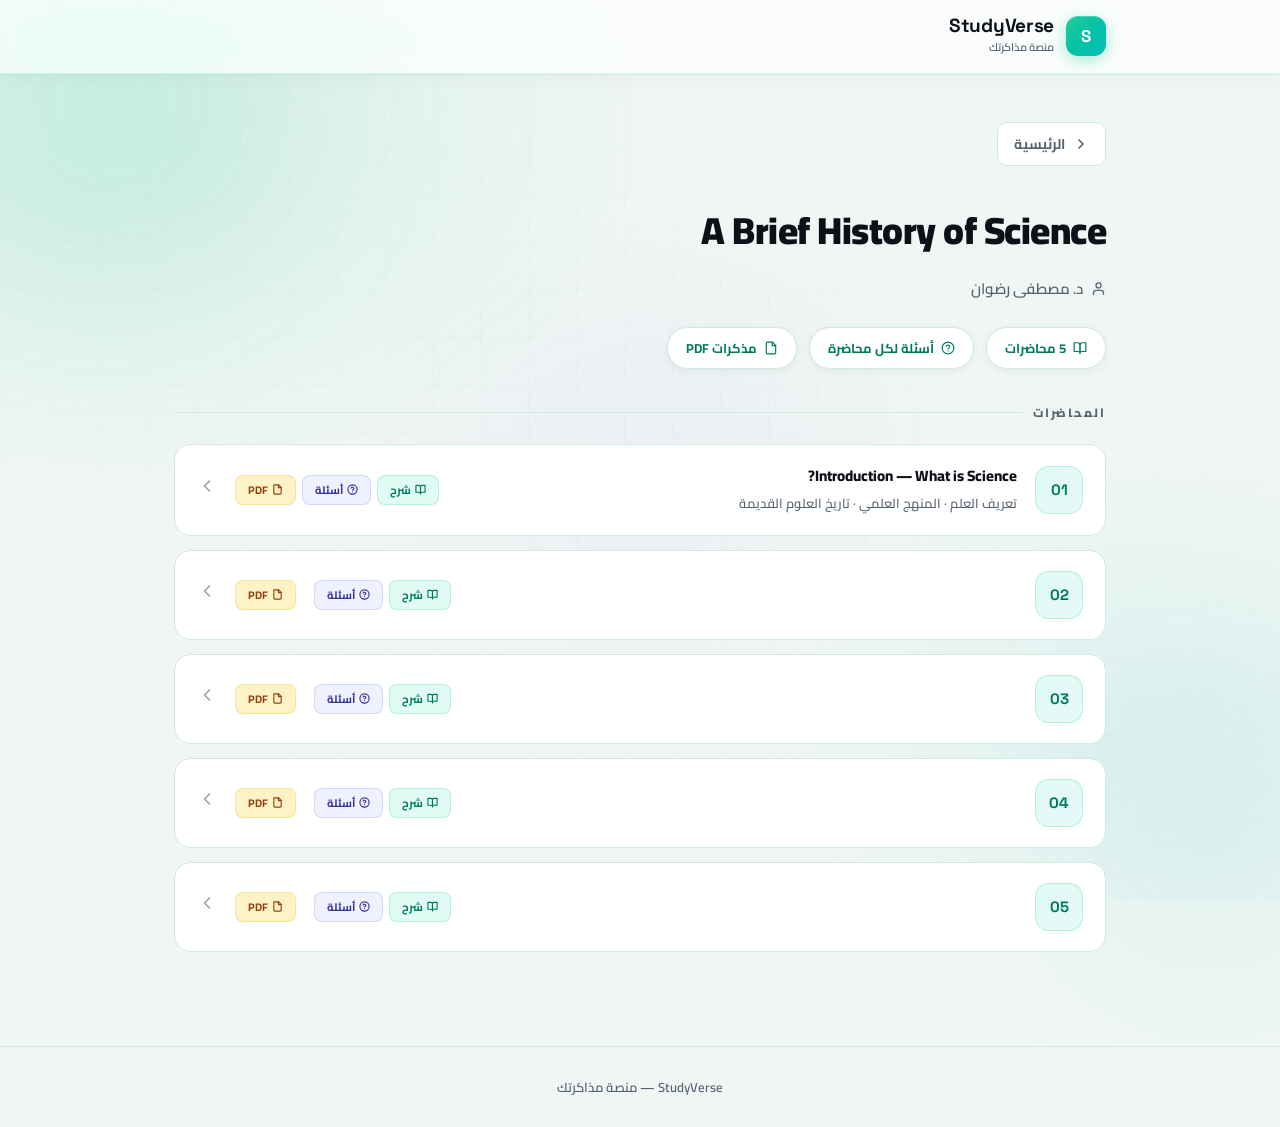
==== lectures/subject-1/index.html @ 167fbfe3 "Add files via upload" ====
<!DOCTYPE html>
<html lang="ar" dir="rtl">

<head>
  <meta charset="UTF-8">
  <meta name="viewport" content="width=device-width, initial-scale=1.0">
  <title>A Brief History of Science — StudyVerse</title>
  <link rel="preconnect" href="https://fonts.googleapis.com">
  <link
    href="https://fonts.googleapis.com/css2?family=Cairo:wght@400;600;700;900&family=Space+Grotesk:wght@500;700&display=swap"
    rel="stylesheet">
  <link rel="stylesheet" href="../../css/main.css">
</head>

<body>

  <div class="bg-pattern"></div>
  <div class="orb orb-1"></div>
  <div class="orb orb-2"></div>

  <header class="site-header">
    <div class="container">
      <div class="logo">
        <div class="logo-icon"><span>S</span></div>
        <div>
          <div class="logo-text">StudyVerse</div>
          <div class="logo-sub">منصة مذاكرتك</div>
        </div>
      </div>
    </div>
  </header>

  <main>
    <section class="lec-header">
      <div class="container">
        <a href="../../index.html" class="back-btn">
          <svg xmlns="http://www.w3.org/2000/svg" viewBox="0 0 24 24" fill="none" stroke="currentColor"
            stroke-width="2.5" stroke-linecap="round" stroke-linejoin="round">
            <path d="m9 18 6-6-6-6" />
          </svg>
          الرئيسية
        </a>
        <h1 class="subject-title">A Brief History of Science</h1>
        <p class="subject-doctor">
          <svg xmlns="http://www.w3.org/2000/svg" viewBox="0 0 24 24" fill="none" stroke="currentColor" stroke-width="2"
            stroke-linecap="round" stroke-linejoin="round">
            <path d="M20 21v-2a4 4 0 0 0-4-4H8a4 4 0 0 0-4 4v2" />
            <circle cx="12" cy="7" r="4" />
          </svg>
          د. مصطفى رضوان
        </p>
        <div class="subject-stats">
          <span class="stat-pill">
            <svg xmlns="http://www.w3.org/2000/svg" viewBox="0 0 24 24" fill="none" stroke="currentColor"
              stroke-width="2" stroke-linecap="round" stroke-linejoin="round">
              <path d="M2 3h6a4 4 0 0 1 4 4v14a3 3 0 0 0-3-3H2z" />
              <path d="M22 3h-6a4 4 0 0 0-4 4v14a3 3 0 0 1 3-3h7z" />
            </svg>
            5 محاضرات
          </span>
          <span class="stat-pill">
            <svg xmlns="http://www.w3.org/2000/svg" viewBox="0 0 24 24" fill="none" stroke="currentColor"
              stroke-width="2" stroke-linecap="round" stroke-linejoin="round">
              <circle cx="12" cy="12" r="10" />
              <path d="M9.09 9a3 3 0 0 1 5.83 1c0 2-3 3-3 3" />
              <path d="M12 17h.01" />
            </svg>
            أسئلة لكل محاضرة
          </span>
          <span class="stat-pill">
            <svg xmlns="http://www.w3.org/2000/svg" viewBox="0 0 24 24" fill="none" stroke="currentColor"
              stroke-width="2" stroke-linecap="round" stroke-linejoin="round">
              <path d="M14.5 2H6a2 2 0 0 0-2 2v16a2 2 0 0 0 2 2h12a2 2 0 0 0 2-2V7.5L14.5 2z" />
              <polyline points="14 2 14 8 20 8" />
            </svg>
            مذكرات PDF
          </span>
        </div>
      </div>
    </section>

    <section class="lectures-list">
      <div class="container">
        <h2>المحاضرات</h2>

        <a href="lec-1.html" class="lec-item">
          <div class="lec-num">01</div>
          <div class="lec-info">
            <div class="lec-title">Introduction — What is Science?</div>
            <div class="lec-desc">تعريف العلم · المنهج العلمي · تاريخ العلوم القديمة</div>
          </div>

          <div class="lec-badges">
            <span class="badge badge-green">
              <svg xmlns="http://www.w3.org/2000/svg" viewBox="0 0 24 24" fill="none" stroke="currentColor"
                stroke-width="2.5" stroke-linecap="round" stroke-linejoin="round">
                <path d="M2 3h6a4 4 0 0 1 4 4v14a3 3 0 0 0-3-3H2z" />
                <path d="M22 3h-6a4 4 0 0 0-4 4v14a3 3 0 0 1 3-3h7z" />
              </svg>
              شرح
            </span>
            <span class="badge badge-blue">
              <svg xmlns="http://www.w3.org/2000/svg" viewBox="0 0 24 24" fill="none" stroke="currentColor"
                stroke-width="2.5" stroke-linecap="round" stroke-linejoin="round">
                <circle cx="12" cy="12" r="10" />
                <path d="M9.09 9a3 3 0 0 1 5.83 1c0 2-3 3-3 3" />
                <path d="M12 17h.01" />
              </svg>
              أسئلة
            </span>
            <span class="badge badge-amber">
              <svg xmlns="http://www.w3.org/2000/svg" viewBox="0 0 24 24" fill="none" stroke="currentColor"
                stroke-width="2.5" stroke-linecap="round" stroke-linejoin="round">
                <path d="M14.5 2H6a2 2 0 0 0-2 2v16a2 2 0 0 0 2 2h12a2 2 0 0 0 2-2V7.5L14.5 2z" />
                <polyline points="14 2 14 8 20 8" />
              </svg>
              PDF
            </span>
          </div>
          <div class="lec-arrow">
            <svg xmlns="http://www.w3.org/2000/svg" viewBox="0 0 24 24" fill="none" stroke="currentColor"
              stroke-width="2" stroke-linecap="round" stroke-linejoin="round">
              <path d="m15 18-6-6 6-6" />
            </svg>
          </div>
        </a>

        <a href="lec-2.html" class="lec-item">
          <div class="lec-num">02</div>
          <div class="lec-info">
            <div class="lec-title"></div>
            <div class="lec-desc"></div>
          </div>
          <div class="lec-badges">
            <span class="badge badge-green">
              <svg xmlns="http://www.w3.org/2000/svg" viewBox="0 0 24 24" fill="none" stroke="currentColor"
                stroke-width="2.5" stroke-linecap="round" stroke-linejoin="round">
                <path d="M2 3h6a4 4 0 0 1 4 4v14a3 3 0 0 0-3-3H2z" />
                <path d="M22 3h-6a4 4 0 0 0-4 4v14a3 3 0 0 1 3-3h7z" />
              </svg>
              شرح
            </span>
            <span class="badge badge-blue">
              <svg xmlns="http://www.w3.org/2000/svg" viewBox="0 0 24 24" fill="none" stroke="currentColor"
                stroke-width="2.5" stroke-linecap="round" stroke-linejoin="round">
                <circle cx="12" cy="12" r="10" />
                <path d="M9.09 9a3 3 0 0 1 5.83 1c0 2-3 3-3 3" />
                <path d="M12 17h.01" />
              </svg>
              أسئلة
            </span>
          </div>
          <span class="badge badge-amber">
            <svg xmlns="http://www.w3.org/2000/svg" viewBox="0 0 24 24" fill="none" stroke="currentColor"
              stroke-width="2.5" stroke-linecap="round" stroke-linejoin="round">
              <path d="M14.5 2H6a2 2 0 0 0-2 2v16a2 2 0 0 0 2 2h12a2 2 0 0 0 2-2V7.5L14.5 2z" />
              <polyline points="14 2 14 8 20 8" />
            </svg>
            PDF
          </span>
          <div class="lec-arrow">
            <svg xmlns="http://www.w3.org/2000/svg" viewBox="0 0 24 24" fill="none" stroke="currentColor"
              stroke-width="2" stroke-linecap="round" stroke-linejoin="round">
              <path d="m15 18-6-6 6-6" />
            </svg>
          </div>
        </a>

        <a href="lec-3.html" class="lec-item">
          <div class="lec-num">03</div>
          <div class="lec-info">
            <div class="lec-title"><!-- LECTURE 3 TITLE --></div>
            <div class="lec-desc"><!-- وصف قصير للمحاضرة --></div>
          </div>
          <div class="lec-badges">
            <span class="badge badge-green"><svg xmlns="http://www.w3.org/2000/svg" viewBox="0 0 24 24" fill="none"
                stroke="currentColor" stroke-width="2.5" stroke-linecap="round" stroke-linejoin="round">
                <path d="M2 3h6a4 4 0 0 1 4 4v14a3 3 0 0 0-3-3H2z" />
                <path d="M22 3h-6a4 4 0 0 0-4 4v14a3 3 0 0 1 3-3h7z" />
              </svg>شرح</span>
            <span class="badge badge-blue"><svg xmlns="http://www.w3.org/2000/svg" viewBox="0 0 24 24" fill="none"
                stroke="currentColor" stroke-width="2.5" stroke-linecap="round" stroke-linejoin="round">
                <circle cx="12" cy="12" r="10" />
                <path d="M9.09 9a3 3 0 0 1 5.83 1c0 2-3 3-3 3" />
                <path d="M12 17h.01" />
              </svg>أسئلة</span>
          </div>
          <span class="badge badge-amber">
            <svg xmlns="http://www.w3.org/2000/svg" viewBox="0 0 24 24" fill="none" stroke="currentColor"
              stroke-width="2.5" stroke-linecap="round" stroke-linejoin="round">
              <path d="M14.5 2H6a2 2 0 0 0-2 2v16a2 2 0 0 0 2 2h12a2 2 0 0 0 2-2V7.5L14.5 2z" />
              <polyline points="14 2 14 8 20 8" />
            </svg>
            PDF
          </span>
          <div class="lec-arrow"><svg xmlns="http://www.w3.org/2000/svg" viewBox="0 0 24 24" fill="none"
              stroke="currentColor" stroke-width="2" stroke-linecap="round" stroke-linejoin="round">
              <path d="m15 18-6-6 6-6" />
            </svg></div>
        </a>


        <a href="lec-4.html" class="lec-item">
          <div class="lec-num">04</div>
          <div class="lec-info">
            <div class="lec-title"><!-- LECTURE 4 TITLE --></div>
            <div class="lec-desc"><!-- وصف قصير للمحاضرة --></div>
          </div>
          <div class="lec-badges">
            <span class="badge badge-green"><svg xmlns="http://www.w3.org/2000/svg" viewBox="0 0 24 24" fill="none"
                stroke="currentColor" stroke-width="2.5" stroke-linecap="round" stroke-linejoin="round">
                <path d="M2 3h6a4 4 0 0 1 4 4v14a3 3 0 0 0-3-3H2z" />
                <path d="M22 3h-6a4 4 0 0 0-4 4v14a3 3 0 0 1 3-3h7z" />
              </svg>شرح</span>
            <span class="badge badge-blue"><svg xmlns="http://www.w3.org/2000/svg" viewBox="0 0 24 24" fill="none"
                stroke="currentColor" stroke-width="2.5" stroke-linecap="round" stroke-linejoin="round">
                <circle cx="12" cy="12" r="10" />
                <path d="M9.09 9a3 3 0 0 1 5.83 1c0 2-3 3-3 3" />
                <path d="M12 17h.01" />
              </svg>أسئلة</span>
          </div>
          <span class="badge badge-amber">
            <svg xmlns="http://www.w3.org/2000/svg" viewBox="0 0 24 24" fill="none" stroke="currentColor"
              stroke-width="2.5" stroke-linecap="round" stroke-linejoin="round">
              <path d="M14.5 2H6a2 2 0 0 0-2 2v16a2 2 0 0 0 2 2h12a2 2 0 0 0 2-2V7.5L14.5 2z" />
              <polyline points="14 2 14 8 20 8" />
            </svg>
            PDF
          </span>
          <div class="lec-arrow"><svg xmlns="http://www.w3.org/2000/svg" viewBox="0 0 24 24" fill="none"
              stroke="currentColor" stroke-width="2" stroke-linecap="round" stroke-linejoin="round">
              <path d="m15 18-6-6 6-6" />
            </svg></div>
        </a>

        <a href="lec-5.html" class="lec-item">
          <div class="lec-num">05</div>
          <div class="lec-info">
            <div class="lec-title"><!-- LECTURE 5 TITLE --></div>
            <div class="lec-desc"><!-- وصف قصير للمحاضرة --></div>
          </div>
          <div class="lec-badges">
            <span class="badge badge-green"><svg xmlns="http://www.w3.org/2000/svg" viewBox="0 0 24 24" fill="none"
                stroke="currentColor" stroke-width="2.5" stroke-linecap="round" stroke-linejoin="round">
                <path d="M2 3h6a4 4 0 0 1 4 4v14a3 3 0 0 0-3-3H2z" />
                <path d="M22 3h-6a4 4 0 0 0-4 4v14a3 3 0 0 1 3-3h7z" />
              </svg>شرح</span>
            <span class="badge badge-blue"><svg xmlns="http://www.w3.org/2000/svg" viewBox="0 0 24 24" fill="none"
                stroke="currentColor" stroke-width="2.5" stroke-linecap="round" stroke-linejoin="round">
                <circle cx="12" cy="12" r="10" />
                <path d="M9.09 9a3 3 0 0 1 5.83 1c0 2-3 3-3 3" />
                <path d="M12 17h.01" />
              </svg>أسئلة</span>
          </div>
          <span class="badge badge-amber">
            <svg xmlns="http://www.w3.org/2000/svg" viewBox="0 0 24 24" fill="none" stroke="currentColor"
              stroke-width="2.5" stroke-linecap="round" stroke-linejoin="round">
              <path d="M14.5 2H6a2 2 0 0 0-2 2v16a2 2 0 0 0 2 2h12a2 2 0 0 0 2-2V7.5L14.5 2z" />
              <polyline points="14 2 14 8 20 8" />
            </svg>
            PDF
          </span>
          <div class="lec-arrow"><svg xmlns="http://www.w3.org/2000/svg" viewBox="0 0 24 24" fill="none"
              stroke="currentColor" stroke-width="2" stroke-linecap="round" stroke-linejoin="round">
              <path d="m15 18-6-6 6-6" />
            </svg></div>
        </a>
    </section>
  </main>

  <footer class="site-footer">
    <div class="container">
      <p>StudyVerse &mdash; منصة مذاكرتك</p>
    </div>
  </footer>

  <script src="../../js/main.js"></script>
</body>

</html>
---- css/main.css ----
/* =============================================
   StudyVerse — Upgraded Stylesheet
   Premium 3D + Animation + Lucide Icons
   ============================================= */

@import url('https://fonts.googleapis.com/css2?family=Cairo:wght@400;600;700;900&family=Space+Grotesk:wght@500;700&display=swap');

:root {
  --green:        #00C48C;
  --green-dark:   #007A5E;
  --green-glow:   rgba(0,196,140,0.25);
  --green-light:  #E0FBF4;
  --green-mid:    #7FE5CC;
  --teal:         #0ABFBC;
  --gold:         #F4A827;
  --indigo:       #6366F1;

  --text:         #0D1117;
  --text-muted:   #556270;
  --text-light:   #9ca3af;
  --bg:           #F0F6F4;
  --bg-2:         #E8F2EE;
  --white:        #ffffff;
  --border:       rgba(0,196,140,0.15);
  --border-hard:  #D1E8E1;

  --radius-sm:    10px;
  --radius-md:    16px;
  --radius-lg:    24px;
  --radius-xl:    32px;

  --shadow-sm:    0 2px 8px rgba(0,0,0,0.06);
  --shadow-md:    0 8px 32px rgba(0,0,0,0.09);
  --shadow-lg:    0 20px 60px rgba(0,0,0,0.13);
  --shadow-glow:  0 0 40px rgba(0,196,140,0.18);

  --font:         'Cairo', sans-serif;
  --font-en:      'Space Grotesk', sans-serif;
  --ease:         cubic-bezier(0.4,0,0.2,1);
  --ease-spring:  cubic-bezier(0.34,1.56,0.64,1);
  --transition:   all 0.3s var(--ease);
}

/* ---- Reset ---- */
*, *::before, *::after { box-sizing: border-box; margin: 0; padding: 0; }
html { scroll-behavior: smooth; }
body {
  font-family: var(--font);
  background: var(--bg);
  color: var(--text);
  direction: rtl;
  min-height: 100vh;
  overflow-x: hidden;
}
a { text-decoration: none; color: inherit; }
img { max-width: 100%; display: block; }

/* =============================================
   BACKGROUND — Animated mesh + grid
   ============================================= */
.bg-pattern {
  position: fixed;
  inset: 0;
  z-index: 0;
  overflow: hidden;
  pointer-events: none;
}
.bg-pattern::before {
  content: '';
  position: absolute;
  inset: 0;
  background:
    radial-gradient(ellipse 900px 600px at 10% 15%, rgba(0,196,140,0.10) 0%, transparent 60%),
    radial-gradient(ellipse 700px 500px at 90% 80%, rgba(10,191,188,0.07) 0%, transparent 55%),
    radial-gradient(ellipse 500px 400px at 50% 50%, rgba(99,102,241,0.04) 0%, transparent 60%);
  animation: bgPulse 10s ease-in-out infinite alternate;
}
.bg-pattern::after {
  content: '';
  position: absolute;
  inset: 0;
  background-image:
    linear-gradient(rgba(0,196,140,0.04) 1px, transparent 1px),
    linear-gradient(90deg, rgba(0,196,140,0.04) 1px, transparent 1px);
  background-size: 48px 48px;
  mask-image: radial-gradient(ellipse 80% 80% at 50% 50%, black, transparent);
}
@keyframes bgPulse {
  0%  { opacity: 0.7; transform: scale(1); }
  100%{ opacity: 1;   transform: scale(1.04); }
}

/* ---- Floating orbs ---- */
.orb {
  position: fixed;
  border-radius: 50%;
  filter: blur(80px);
  pointer-events: none;
  z-index: 0;
  animation: orbFloat linear infinite;
}
.orb-1 { width: 400px; height: 400px; background: rgba(0,196,140,0.08); top: -100px; left: -100px; animation-duration: 22s; }
.orb-2 { width: 300px; height: 300px; background: rgba(10,191,188,0.06); bottom: -80px; right: -80px; animation-duration: 18s; animation-direction: reverse; }
.orb-3 { width: 200px; height: 200px; background: rgba(99,102,241,0.05); top: 40%; right: 10%; animation-duration: 28s; }
@keyframes orbFloat {
  0%   { transform: translate(0,0) rotate(0deg); }
  33%  { transform: translate(30px,-20px) rotate(120deg); }
  66%  { transform: translate(-20px,15px) rotate(240deg); }
  100% { transform: translate(0,0) rotate(360deg); }
}

/* ---- Container ---- */
.container {
  width: 100%;
  max-width: 980px;
  margin: 0 auto;
  padding: 0 24px;
  position: relative;
  z-index: 1;
}

/* =============================================
   HEADER
   ============================================= */
.site-header {
  padding: 16px 0;
  background: rgba(255,255,255,0.72);
  backdrop-filter: blur(20px) saturate(180%);
  -webkit-backdrop-filter: blur(20px) saturate(180%);
  border-bottom: 1px solid rgba(0,196,140,0.12);
  position: sticky;
  top: 0;
  z-index: 100;
  box-shadow: 0 1px 0 rgba(0,196,140,0.08), 0 4px 20px rgba(0,0,0,0.04);
}
.site-header .container {
  display: flex;
  align-items: center;
  justify-content: space-between;
}
.logo { display: flex; align-items: center; gap: 12px; }
.logo-icon {
  width: 40px; height: 40px;
  background: linear-gradient(135deg, var(--green) 0%, var(--teal) 100%);
  border-radius: 12px;
  display: flex; align-items: center; justify-content: center;
  color: white;
  font-family: var(--font-en);
  font-size: 17px; font-weight: 700;
  box-shadow: 0 4px 16px rgba(0,196,140,0.35), inset 0 1px 0 rgba(255,255,255,0.2);
  position: relative;
  overflow: hidden;
}
.logo-icon::after {
  content: '';
  position: absolute;
  inset: 0;
  background: linear-gradient(135deg, rgba(255,255,255,0.15) 0%, transparent 50%);
}
.logo-text {
  font-size: 19px; font-weight: 900; color: var(--text);
  font-family: var(--font-en);
  letter-spacing: -0.3px;
  line-height: 1.1;
}
.logo-sub { font-size: 11px; color: var(--text-muted); font-weight: 600; }

/* =============================================
   HERO
   ============================================= */
.hero {
  padding: 80px 0 48px;
  text-align: center;
}
.hero-badge {
  display: inline-flex;
  align-items: center;
  gap: 8px;
  background: linear-gradient(135deg, rgba(0,196,140,0.12) 0%, rgba(10,191,188,0.08) 100%);
  color: var(--green-dark);
  font-size: 13px; font-weight: 700;
  padding: 7px 18px;
  border-radius: 30px;
  border: 1px solid rgba(0,196,140,0.25);
  margin-bottom: 28px;
  animation: fadeUp 0.5s var(--ease) both;
  letter-spacing: 0.3px;
}
.hero-badge svg { width: 14px; height: 14px; }
.hero-title {
  font-size: clamp(32px, 5.5vw, 56px);
  font-weight: 900;
  line-height: 1.15;
  margin-bottom: 18px;
  animation: fadeUp 0.5s var(--ease) 0.1s both;
  letter-spacing: -1px;
}
.hero-title .accent {
  color: transparent;
  background: linear-gradient(135deg, var(--green) 0%, var(--teal) 60%, var(--indigo) 100%);
  -webkit-background-clip: text;
  background-clip: text;
  position: relative;
}
.hero-sub {
  font-size: 17px;
  color: var(--text-muted);
  max-width: 440px;
  margin: 0 auto;
  line-height: 1.8;
  animation: fadeUp 0.5s var(--ease) 0.2s both;
  font-weight: 500;
}

/* =============================================
   SUBJECTS GRID
   ============================================= */
.subjects-section { padding: 8px 0 100px; }
.subjects-grid {
  display: grid;
  grid-template-columns: repeat(auto-fill, minmax(300px, 1fr));
  gap: 24px;
}

/* ---- 3D Card Effect ---- */
.subject-card {
  background: var(--white);
  border: 1.5px solid var(--border-hard);
  border-radius: var(--radius-xl);
  padding: 28px;
  display: flex;
  align-items: flex-start;
  gap: 20px;
  transition: transform 0.4s var(--ease-spring), box-shadow 0.3s var(--ease), border-color 0.3s var(--ease);
  position: relative;
  overflow: hidden;
  transform-style: preserve-3d;
  cursor: pointer;

  /* stagger via inline style or nth-child */
  animation: cardRise 0.6s var(--ease-spring) both;
}
.subject-card::before {
  content: '';
  position: absolute;
  top: 0; right: 0;
  width: 5px;
  height: 100%;
  background: linear-gradient(180deg, var(--card-color, var(--green)) 0%, color-mix(in srgb, var(--card-color, var(--green)) 60%, transparent) 100%);
  border-radius: 0 var(--radius-xl) var(--radius-xl) 0;
}
/* Shine overlay */
.subject-card::after {
  content: '';
  position: absolute;
  inset: 0;
  background: linear-gradient(135deg, rgba(255,255,255,0.6) 0%, rgba(255,255,255,0) 60%);
  opacity: 0;
  transition: opacity 0.3s var(--ease);
  pointer-events: none;
}
.subject-card:hover { transform: translateY(-8px) scale(1.015); box-shadow: var(--shadow-lg), 0 0 0 1px var(--card-color, var(--green)), 0 0 50px rgba(0,196,140,0.1); border-color: var(--card-color, var(--green)); }
.subject-card:hover::after { opacity: 1; }
.subject-card:active { transform: translateY(-4px) scale(1.008); }

/* Glow pulse on hover */
.subject-card:hover .card-icon-wrap {
  box-shadow: 0 0 0 6px rgba(0,196,140,0.12), 0 4px 20px rgba(0,196,140,0.3);
}

.card-icon-wrap {
  width: 56px; height: 56px;
  background: var(--card-bg, var(--green-light));
  border-radius: 16px;
  display: flex; align-items: center; justify-content: center;
  flex-shrink: 0;
  transition: box-shadow 0.3s var(--ease), transform 0.3s var(--ease-spring);
  color: var(--card-color, var(--green-dark));
}
.subject-card:hover .card-icon-wrap { transform: scale(1.1) rotate(-3deg); }
.card-icon-wrap svg { width: 26px; height: 26px; stroke-width: 1.8; }

.card-body { flex: 1; min-width: 0; }
.card-name { font-size: 16px; font-weight: 800; margin-bottom: 5px; line-height: 1.4; }
.card-meta { font-size: 13px; color: var(--text-muted); margin-bottom: 14px; display: flex; align-items: center; gap: 6px; font-weight: 600; }
.card-meta svg { width: 13px; height: 13px; flex-shrink: 0; }
.card-stats { display: flex; flex-wrap: wrap; gap: 8px; }
.stat {
  font-size: 12px;
  background: var(--card-bg, var(--green-light));
  color: var(--card-color, var(--green-dark));
  padding: 5px 12px;
  border-radius: 8px;
  font-weight: 700;
  display: flex; align-items: center; gap: 5px;
  border: 1px solid color-mix(in srgb, var(--card-color, var(--green)) 20%, transparent);
}
.stat svg { width: 12px; height: 12px; }

.card-arrow {
  width: 36px; height: 36px;
  border-radius: 10px;
  background: var(--card-bg, var(--green-light));
  color: var(--card-color, var(--green));
  display: flex; align-items: center; justify-content: center;
  opacity: 0;
  transform: translateX(8px);
  transition: var(--transition);
  align-self: center;
  flex-shrink: 0;
}
.card-arrow svg { width: 18px; height: 18px; stroke-width: 2.5; }
.subject-card:hover .card-arrow { opacity: 1; transform: translateX(0); }

@keyframes cardRise {
  from { opacity: 0; transform: translateY(30px) scale(0.96); }
  to   { opacity: 1; transform: translateY(0) scale(1); }
}
.subject-card:nth-child(1) { animation-delay: 0.05s; }
.subject-card:nth-child(2) { animation-delay: 0.12s; }
.subject-card:nth-child(3) { animation-delay: 0.19s; }
.subject-card:nth-child(4) { animation-delay: 0.26s; }

/* =============================================
   FOOTER
   ============================================= */
.site-footer {
  padding: 28px 0;
  text-align: center;
  border-top: 1px solid var(--border-hard);
  font-size: 13px;
  color: var(--text-muted);
  font-weight: 600;
  position: relative;
  z-index: 1;
}

/* =============================================
   ANIMATIONS
   ============================================= */
@keyframes fadeUp {
  from { opacity: 0; transform: translateY(24px); }
  to   { opacity: 1; transform: translateY(0); }
}
@keyframes fadeIn {
  from { opacity: 0; }
  to   { opacity: 1; }
}
@keyframes slideIn {
  from { opacity: 0; transform: translateX(30px); }
  to   { opacity: 1; transform: translateX(0); }
}
@keyframes scaleIn {
  from { opacity: 0; transform: scale(0.92); }
  to   { opacity: 1; transform: scale(1); }
}
@keyframes shimmer {
  0%   { background-position: -200% 0; }
  100% { background-position: 200% 0; }
}

/* =============================================
   LECTURE INDEX PAGE
   ============================================= */
.lec-header {
  padding: 48px 0 32px;
  animation: fadeUp 0.5s var(--ease) both;
}
.back-btn {
  display: inline-flex;
  align-items: center;
  gap: 8px;
  font-size: 14px;
  color: var(--text-muted);
  margin-bottom: 28px;
  transition: var(--transition);
  font-weight: 700;
  border: 1.5px solid var(--border-hard);
  padding: 8px 16px;
  border-radius: 10px;
  background: var(--white);
}
.back-btn:hover { color: var(--green); border-color: var(--green); background: var(--green-light); }
.back-btn svg { width: 16px; height: 16px; transition: transform 0.2s; }
.back-btn:hover svg { transform: translateX(3px); }

.subject-title {
  font-size: clamp(24px, 4vw, 38px);
  font-weight: 900;
  margin-bottom: 8px;
  letter-spacing: -0.5px;
}
.subject-doctor {
  font-size: 15px;
  color: var(--text-muted);
  margin-bottom: 24px;
  display: flex; align-items: center; gap: 8px;
  font-weight: 600;
}
.subject-doctor svg { width: 15px; height: 15px; }
.subject-stats { display: flex; flex-wrap: wrap; gap: 12px; }
.stat-pill {
  background: var(--white);
  border: 1.5px solid var(--border-hard);
  color: var(--green-dark);
  font-size: 13px;
  font-weight: 700;
  padding: 8px 18px;
  border-radius: 30px;
  display: flex; align-items: center; gap: 7px;
  box-shadow: var(--shadow-sm);
}
.stat-pill svg { width: 14px; height: 14px; }

.lectures-list { padding-bottom: 80px; }
.lectures-list h2 {
  font-size: 12px;
  font-weight: 800;
  color: var(--text-muted);
  text-transform: uppercase;
  letter-spacing: 2px;
  margin-bottom: 20px;
  display: flex; align-items: center; gap: 10px;
}
.lectures-list h2::after {
  content: '';
  flex: 1;
  height: 1px;
  background: var(--border-hard);
}

.lec-item {
  background: var(--white);
  border: 1.5px solid var(--border-hard);
  border-radius: var(--radius-md);
  padding: 20px 22px;
  margin-bottom: 14px;
  display: flex;
  align-items: center;
  gap: 18px;
  transition: transform 0.3s var(--ease-spring), box-shadow 0.3s var(--ease), border-color 0.3s var(--ease);
  cursor: pointer;
  position: relative;
  overflow: hidden;
}
.lec-item::before {
  content: '';
  position: absolute;
  right: 0; top: 0; bottom: 0;
  width: 0;
  background: linear-gradient(90deg, transparent, rgba(0,196,140,0.05));
  transition: width 0.4s var(--ease);
}
.lec-item:hover::before { width: 100%; }
.lec-item:hover {
  border-color: var(--green);
  box-shadow: var(--shadow-md), 0 0 0 0px var(--green-glow);
  transform: translateX(-6px);
}
.lec-num {
  width: 48px; height: 48px;
  background: linear-gradient(135deg, var(--green-light) 0%, rgba(10,191,188,0.1) 100%);
  color: var(--green-dark);
  border-radius: 14px;
  display: flex; align-items: center; justify-content: center;
  font-family: var(--font-en);
  font-size: 15px; font-weight: 700;
  flex-shrink: 0;
  border: 1.5px solid rgba(0,196,140,0.2);
  transition: transform 0.3s var(--ease-spring), background 0.3s var(--ease);
}
.lec-item:hover .lec-num {
  background: linear-gradient(135deg, var(--green) 0%, var(--teal) 100%);
  color: white;
  transform: scale(1.08);
}
.lec-info { flex: 1; }
.lec-title { font-size: 15px; font-weight: 800; margin-bottom: 5px; line-height: 1.4; }
.lec-desc  { font-size: 13px; color: var(--text-muted); font-weight: 500; }
.lec-badges { display: flex; gap: 6px; flex-wrap: wrap; }
.badge {
  font-size: 11px; font-weight: 700;
  padding: 4px 12px;
  border-radius: 8px;
  display: flex; align-items: center; gap: 4px;
}
.badge svg { width: 11px; height: 11px; }
.badge-green  { background: #E0FBF4; color: #007A5E; border: 1px solid rgba(0,196,140,0.2); }
.badge-blue   { background: #EEF2FF; color: #3730A3; border: 1px solid rgba(99,102,241,0.2); }
.badge-amber  { background: #FEF3C7; color: #92400E; border: 1px solid rgba(244,168,39,0.25); }
.badge-coral  { background: #FEE2E2; color: #991B1B; border: 1px solid rgba(239,68,68,0.2); }

.lec-arrow {
  color: var(--text-light);
  transition: var(--transition);
  flex-shrink: 0;
}
.lec-arrow svg { width: 20px; height: 20px; stroke-width: 2; }
.lec-item:hover .lec-arrow { color: var(--green); transform: translateX(-4px); }

/* =============================================
   CARDS TOPBAR
   ============================================= */
.cards-page { min-height: 100vh; }

.cards-topbar {
  background: rgba(255,255,255,0.85);
  backdrop-filter: blur(20px) saturate(180%);
  -webkit-backdrop-filter: blur(20px) saturate(180%);
  border-bottom: 1px solid var(--border-hard);
  padding: 14px 0;
  position: sticky;
  top: 0;
  z-index: 50;
}
.topbar-inner {
  display: flex;
  align-items: center;
  justify-content: space-between;
  gap: 12px;
}
.topbar-title { font-size: 15px; font-weight: 800; letter-spacing: -0.2px; }
.topbar-meta  { font-size: 12px; color: var(--text-muted); font-weight: 600; }

.progress-bar-wrap {
  height: 3px;
  background: var(--border-hard);
  border-radius: 2px;
  overflow: hidden;
  margin-top: 12px;
}
.progress-bar-fill {
  height: 100%;
  background: linear-gradient(90deg, var(--green) 0%, var(--teal) 100%);
  border-radius: 2px;
  transition: width 0.5s var(--ease);
  position: relative;
}
.progress-bar-fill::after {
  content: '';
  position: absolute;
  right: 0; top: 0; bottom: 0;
  width: 30px;
  background: linear-gradient(90deg, transparent, rgba(255,255,255,0.6));
  animation: shimmer 1.5s ease infinite;
}

/* =============================================
   CARD SYSTEM
   ============================================= */
.cards-viewport { padding: 32px 0 130px; }

.card-wrapper {
  display: none;
  animation: cardEnter 0.4s var(--ease-spring) both;
}
.card-wrapper.active { display: block; }

@keyframes cardEnter {
  from { opacity: 0; transform: translateY(20px) scale(0.97); }
  to   { opacity: 1; transform: translateY(0) scale(1); }
}

.study-card {
  background: var(--white);
  border: 1.5px solid var(--border-hard);
  border-radius: var(--radius-xl);
  overflow: hidden;
  box-shadow: var(--shadow-md);
}

.card-section-label {
  background: linear-gradient(90deg, var(--green) 0%, var(--teal) 100%);
  color: white;
  font-size: 12px;
  font-weight: 800;
  padding: 8px 20px;
  letter-spacing: 0.5px;
  display: flex; align-items: center; gap: 8px;
}
.card-section-label svg { width: 13px; height: 13px; opacity: 0.85; }

.card-content { padding: 32px 28px; }

.card-eng {
  font-size: 18px;
  font-weight: 600;
  color: var(--text);
  line-height: 1.65;
  direction: ltr;
  text-align: left;
  margin-bottom: 18px;
  padding-bottom: 18px;
  border-bottom: 1.5px solid var(--border-hard);
  font-family: var(--font-en);
}

.card-ara {
  font-size: 16px;
  color: var(--green-dark);
  background: linear-gradient(135deg, var(--green-light) 0%, rgba(10,191,188,0.06) 100%);
  padding: 14px 18px;
  border-radius: var(--radius-md);
  line-height: 1.85;
  margin-bottom: 18px;
  border: 1px solid rgba(0,196,140,0.15);
  font-weight: 500;
}

.card-explain {
  font-size: 14px;
  color: var(--text-muted);
  line-height: 1.85;
  border-right: 3px solid var(--green-mid);
  padding-right: 16px;
  margin-bottom: 0;
  display: none;
  font-weight: 500;
}
.card-explain.visible { display: block; animation: fadeIn 0.3s var(--ease); }

.explain-toggle {
  display: inline-flex;
  align-items: center;
  gap: 8px;
  font-size: 13px;
  font-weight: 800;
  color: var(--green-dark);
  background: var(--green-light);
  border: 1.5px solid rgba(0,196,140,0.2);
  border-radius: 10px;
  padding: 9px 18px;
  cursor: pointer;
  transition: var(--transition);
  margin-top: 14px;
  font-family: var(--font);
}
.explain-toggle:hover { background: var(--green-mid); border-color: var(--green); color: var(--green-dark); }
.explain-toggle svg { width: 14px; height: 14px; transition: transform 0.3s; }
.explain-toggle.open svg { transform: rotate(180deg); }

.compare-box {
  background: linear-gradient(135deg, #FEF3C7 0%, rgba(244,168,39,0.06) 100%);
  border: 1px solid rgba(244,168,39,0.25);
  border-radius: var(--radius-md);
  padding: 18px;
  margin-top: 16px;
}
.compare-box .compare-label {
  font-size: 12px; font-weight: 800; color: #92400E;
  margin-bottom: 10px;
  display: flex; align-items: center; gap: 7px;
}
.compare-box .compare-label svg { width: 13px; height: 13px; }
.compare-box p { font-size: 14px; color: #633806; line-height: 1.85; font-weight: 500; }

.exam-focus {
  background: linear-gradient(135deg, #EEF2FF 0%, rgba(99,102,241,0.06) 100%);
  border: 1px solid rgba(99,102,241,0.2);
  border-radius: var(--radius-md);
  padding: 18px;
  margin-top: 16px;
}
.exam-focus .exam-label {
  font-size: 12px; font-weight: 800; color: #4338CA;
  margin-bottom: 10px;
  display: flex; align-items: center; gap: 7px;
}
.exam-focus .exam-label svg { width: 13px; height: 13px; }
.exam-focus p {
  font-size: 14px; color: #3730A3;
  line-height: 1.85; direction: ltr; text-align: left;
  font-family: var(--font-en); font-weight: 500;
}

/* ---- Card Counter ---- */
.card-counter {
  text-align: center;
  font-size: 14px;
  color: var(--text-muted);
  margin-bottom: 24px;
  font-weight: 700;
}
.card-counter strong { color: var(--green); font-size: 20px; font-family: var(--font-en); }

/* =============================================
   NAVIGATION
   ============================================= */
.cards-nav {
  position: fixed;
  bottom: 0; right: 0; left: 0;
  background: rgba(255,255,255,0.92);
  backdrop-filter: blur(20px) saturate(180%);
  -webkit-backdrop-filter: blur(20px) saturate(180%);
  border-top: 1px solid var(--border-hard);
  padding: 16px 20px;
  z-index: 50;
}
.cards-nav .container {
  display: flex;
  align-items: center;
  justify-content: space-between;
  gap: 12px;
}
.nav-btn {
  display: flex;
  align-items: center;
  gap: 8px;
  font-family: var(--font);
  font-size: 15px;
  font-weight: 800;
  padding: 12px 24px;
  border-radius: var(--radius-md);
  border: 2px solid var(--border-hard);
  background: var(--white);
  color: var(--text);
  cursor: pointer;
  transition: var(--transition);
  min-width: 110px;
  justify-content: center;
  position: relative;
  overflow: hidden;
}
.nav-btn svg { width: 16px; height: 16px; stroke-width: 2.5; }
.nav-btn:hover:not(:disabled) { border-color: var(--green); color: var(--green); background: var(--green-light); }
.nav-btn:disabled { opacity: 0.3; cursor: not-allowed; }
.nav-btn.primary {
  background: linear-gradient(135deg, var(--green) 0%, var(--teal) 100%);
  border-color: transparent;
  color: white;
  box-shadow: 0 4px 16px rgba(0,196,140,0.3);
}
.nav-btn.primary:hover:not(:disabled) {
  background: linear-gradient(135deg, var(--green-dark) 0%, var(--green) 100%);
  box-shadow: 0 6px 24px rgba(0,196,140,0.4);
  transform: translateY(-1px);
}
.nav-center { text-align: center; font-size: 13px; color: var(--text-muted); font-weight: 700; }

/* ---- Action Buttons ---- */
.questions-btn {
  display: flex;
  align-items: center;
  justify-content: center;
  gap: 10px;
  width: 100%;
  padding: 17px;
  background: linear-gradient(135deg, var(--green) 0%, var(--teal) 100%);
  color: white;
  border: none;
  border-radius: var(--radius-md);
  font-family: var(--font);
  font-size: 16px; font-weight: 800;
  cursor: pointer;
  transition: var(--transition);
  text-decoration: none;
  margin-top: 24px;
  box-shadow: 0 4px 20px rgba(0,196,140,0.3);
}
.questions-btn svg { width: 18px; height: 18px; }
.questions-btn:hover { transform: translateY(-2px); box-shadow: 0 8px 30px rgba(0,196,140,0.4); }

.pdf-btn {
  display: flex;
  align-items: center;
  justify-content: center;
  gap: 10px;
  width: 100%;
  padding: 15px;
  background: var(--white);
  color: var(--green-dark);
  border: 2px solid var(--border-hard);
  border-radius: var(--radius-md);
  font-family: var(--font);
  font-size: 15px; font-weight: 800;
  cursor: pointer;
  transition: var(--transition);
  text-decoration: none;
  margin-top: 12px;
}
.pdf-btn svg { width: 18px; height: 18px; }
.pdf-btn:hover { background: var(--green-light); border-color: var(--green); }

/* =============================================
   COMPLETION SCREEN
   ============================================= */
.completion-screen {
  display: none;
  text-align: center;
  padding: 70px 20px 150px;
  animation: scaleIn 0.5s var(--ease-spring);
}
.completion-screen.active { display: block; }
.completion-icon {
  width: 90px; height: 90px;
  background: linear-gradient(135deg, var(--green) 0%, var(--teal) 100%);
  border-radius: 50%;
  display: flex; align-items: center; justify-content: center;
  margin: 0 auto 24px;
  box-shadow: 0 0 0 16px rgba(0,196,140,0.1), 0 0 0 32px rgba(0,196,140,0.05);
  animation: pulsePop 2s var(--ease) infinite;
}
.completion-icon svg { width: 44px; height: 44px; color: white; stroke-width: 2.5; }
@keyframes pulsePop {
  0%, 100% { box-shadow: 0 0 0 12px rgba(0,196,140,0.12), 0 0 0 24px rgba(0,196,140,0.05); }
  50%       { box-shadow: 0 0 0 20px rgba(0,196,140,0.08), 0 0 0 36px rgba(0,196,140,0.03); }
}
.completion-title { font-size: 30px; font-weight: 900; margin-bottom: 12px; letter-spacing: -0.5px; }
.completion-sub { font-size: 16px; color: var(--text-muted); margin-bottom: 36px; line-height: 1.8; font-weight: 500; }
.completion-actions { display: flex; flex-direction: column; gap: 12px; max-width: 380px; margin: 0 auto; }

/* =============================================
   RESPONSIVE
   ============================================= */
@media (max-width: 640px) {
  .hero { padding: 48px 0 28px; }
  .subjects-grid { grid-template-columns: 1fr; }
  .subject-card { padding: 20px; }
  .card-eng { font-size: 15px; }
  .card-ara { font-size: 14px; }
  .nav-btn { padding: 12px 16px; font-size: 14px; min-width: 90px; }
  .lec-item { flex-wrap: wrap; }
  .lec-badges { margin-top: 8px; }
  .topbar-inner { flex-wrap: wrap; gap: 6px; }
  .card-content { padding: 22px 18px; }
  .hero-title { letter-spacing: -0.5px; }
}
@media (max-width: 400px) {
  .container { padding: 0 16px; }
  .nav-btn span { display: none; }
}

/* ---- Staggered list items ---- */
.lec-item { animation: fadeUp 0.4s var(--ease) both; }
.lec-item:nth-child(1) { animation-delay: 0.05s; }
.lec-item:nth-child(2) { animation-delay: 0.10s; }
.lec-item:nth-child(3) { animation-delay: 0.15s; }
.lec-item:nth-child(4) { animation-delay: 0.20s; }
.lec-item:nth-child(5) { animation-delay: 0.25s; }
.lec-item:nth-child(6) { animation-delay: 0.30s; }
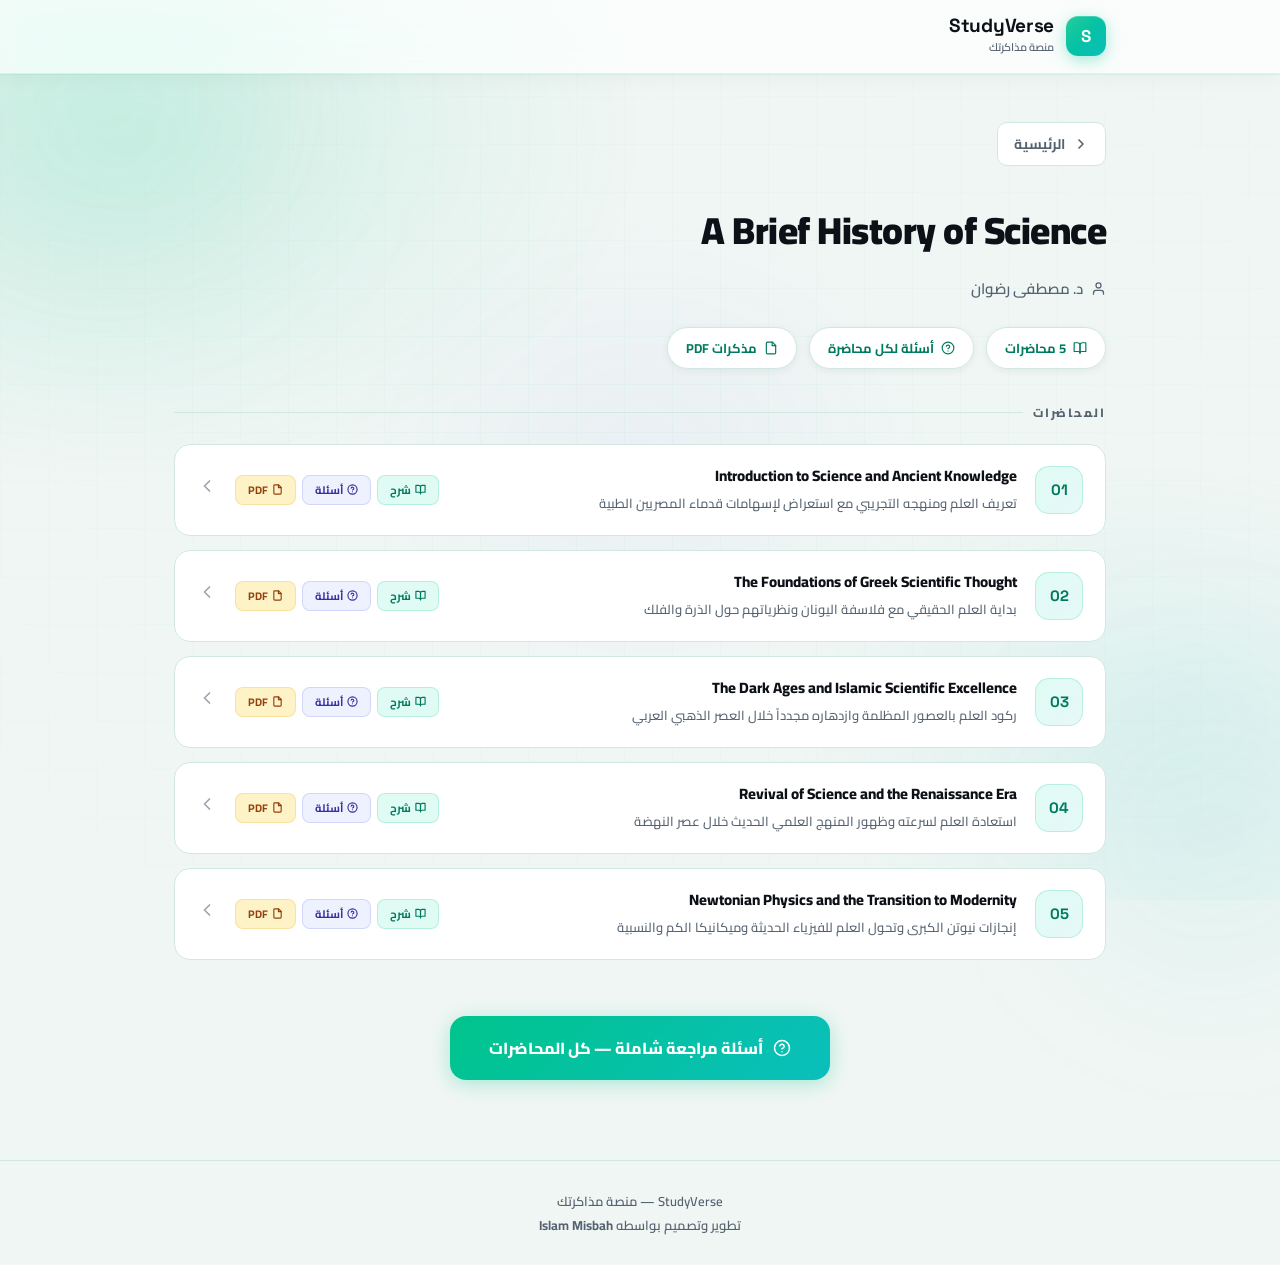
==== commit be675680: "Update lecture titles and descriptions in index.html" ====
--- a/lectures/subject-1/index.html
+++ b/lectures/subject-1/index.html
@@ -10,6 +10,7 @@
     href="https://fonts.googleapis.com/css2?family=Cairo:wght@400;600;700;900&family=Space+Grotesk:wght@500;700&display=swap"
     rel="stylesheet">
   <link rel="stylesheet" href="../../css/main.css">
+
 </head>
 
 <body>
@@ -86,10 +87,9 @@
         <a href="lec-1.html" class="lec-item">
           <div class="lec-num">01</div>
           <div class="lec-info">
-            <div class="lec-title">Introduction — What is Science?</div>
-            <div class="lec-desc">تعريف العلم · المنهج العلمي · تاريخ العلوم القديمة</div>
-          </div>
-
+            <div class="lec-title">Introduction to Science and Ancient Knowledge</div>
+            <div class="lec-desc">تعريف العلم ومنهجه التجريبي مع استعراض لإسهامات قدماء المصريين الطبية</div>
+          </div>
           <div class="lec-badges">
             <span class="badge badge-green">
               <svg xmlns="http://www.w3.org/2000/svg" viewBox="0 0 24 24" fill="none" stroke="currentColor"
@@ -128,8 +128,8 @@
         <a href="lec-2.html" class="lec-item">
           <div class="lec-num">02</div>
           <div class="lec-info">
-            <div class="lec-title"></div>
-            <div class="lec-desc"></div>
+            <div class="lec-title">The Foundations of Greek Scientific Thought</div>
+            <div class="lec-desc">بداية العلم الحقيقي مع فلاسفة اليونان ونظرياتهم حول الذرة والفلك</div>
           </div>
           <div class="lec-badges">
             <span class="badge badge-green">
@@ -149,15 +149,15 @@
               </svg>
               أسئلة
             </span>
-          </div>
-          <span class="badge badge-amber">
-            <svg xmlns="http://www.w3.org/2000/svg" viewBox="0 0 24 24" fill="none" stroke="currentColor"
-              stroke-width="2.5" stroke-linecap="round" stroke-linejoin="round">
-              <path d="M14.5 2H6a2 2 0 0 0-2 2v16a2 2 0 0 0 2 2h12a2 2 0 0 0 2-2V7.5L14.5 2z" />
-              <polyline points="14 2 14 8 20 8" />
-            </svg>
-            PDF
-          </span>
+            <span class="badge badge-amber">
+              <svg xmlns="http://www.w3.org/2000/svg" viewBox="0 0 24 24" fill="none" stroke="currentColor"
+                stroke-width="2.5" stroke-linecap="round" stroke-linejoin="round">
+                <path d="M14.5 2H6a2 2 0 0 0-2 2v16a2 2 0 0 0 2 2h12a2 2 0 0 0 2-2V7.5L14.5 2z" />
+                <polyline points="14 2 14 8 20 8" />
+              </svg>
+              PDF
+            </span>
+          </div>
           <div class="lec-arrow">
             <svg xmlns="http://www.w3.org/2000/svg" viewBox="0 0 24 24" fill="none" stroke="currentColor"
               stroke-width="2" stroke-linecap="round" stroke-linejoin="round">
@@ -169,8 +169,8 @@
         <a href="lec-3.html" class="lec-item">
           <div class="lec-num">03</div>
           <div class="lec-info">
-            <div class="lec-title"><!-- LECTURE 3 TITLE --></div>
-            <div class="lec-desc"><!-- وصف قصير للمحاضرة --></div>
+            <div class="lec-title">The Dark Ages and Islamic Scientific Excellence</div>
+            <div class="lec-desc">ركود العلم بالعصور المظلمة وازدهاره مجدداً خلال العصر الذهبي العربي</div>
           </div>
           <div class="lec-badges">
             <span class="badge badge-green"><svg xmlns="http://www.w3.org/2000/svg" viewBox="0 0 24 24" fill="none"
@@ -184,27 +184,23 @@
                 <path d="M9.09 9a3 3 0 0 1 5.83 1c0 2-3 3-3 3" />
                 <path d="M12 17h.01" />
               </svg>أسئلة</span>
-          </div>
-          <span class="badge badge-amber">
-            <svg xmlns="http://www.w3.org/2000/svg" viewBox="0 0 24 24" fill="none" stroke="currentColor"
-              stroke-width="2.5" stroke-linecap="round" stroke-linejoin="round">
-              <path d="M14.5 2H6a2 2 0 0 0-2 2v16a2 2 0 0 0 2 2h12a2 2 0 0 0 2-2V7.5L14.5 2z" />
-              <polyline points="14 2 14 8 20 8" />
-            </svg>
-            PDF
-          </span>
+            <span class="badge badge-amber"><svg xmlns="http://www.w3.org/2000/svg" viewBox="0 0 24 24" fill="none"
+                stroke="currentColor" stroke-width="2.5" stroke-linecap="round" stroke-linejoin="round">
+                <path d="M14.5 2H6a2 2 0 0 0-2 2v16a2 2 0 0 0 2 2h12a2 2 0 0 0 2-2V7.5L14.5 2z" />
+                <polyline points="14 2 14 8 20 8" />
+              </svg>PDF</span>
+          </div>
           <div class="lec-arrow"><svg xmlns="http://www.w3.org/2000/svg" viewBox="0 0 24 24" fill="none"
               stroke="currentColor" stroke-width="2" stroke-linecap="round" stroke-linejoin="round">
               <path d="m15 18-6-6 6-6" />
             </svg></div>
         </a>
-
 
         <a href="lec-4.html" class="lec-item">
           <div class="lec-num">04</div>
           <div class="lec-info">
-            <div class="lec-title"><!-- LECTURE 4 TITLE --></div>
-            <div class="lec-desc"><!-- وصف قصير للمحاضرة --></div>
+            <div class="lec-title">Revival of Science and the Renaissance Era</div>
+            <div class="lec-desc">استعادة العلم لسرعته وظهور المنهج العلمي الحديث خلال عصر النهضة</div>
           </div>
           <div class="lec-badges">
             <span class="badge badge-green"><svg xmlns="http://www.w3.org/2000/svg" viewBox="0 0 24 24" fill="none"
@@ -218,15 +214,12 @@
                 <path d="M9.09 9a3 3 0 0 1 5.83 1c0 2-3 3-3 3" />
                 <path d="M12 17h.01" />
               </svg>أسئلة</span>
-          </div>
-          <span class="badge badge-amber">
-            <svg xmlns="http://www.w3.org/2000/svg" viewBox="0 0 24 24" fill="none" stroke="currentColor"
-              stroke-width="2.5" stroke-linecap="round" stroke-linejoin="round">
-              <path d="M14.5 2H6a2 2 0 0 0-2 2v16a2 2 0 0 0 2 2h12a2 2 0 0 0 2-2V7.5L14.5 2z" />
-              <polyline points="14 2 14 8 20 8" />
-            </svg>
-            PDF
-          </span>
+            <span class="badge badge-amber"><svg xmlns="http://www.w3.org/2000/svg" viewBox="0 0 24 24" fill="none"
+                stroke="currentColor" stroke-width="2.5" stroke-linecap="round" stroke-linejoin="round">
+                <path d="M14.5 2H6a2 2 0 0 0-2 2v16a2 2 0 0 0 2 2h12a2 2 0 0 0 2-2V7.5L14.5 2z" />
+                <polyline points="14 2 14 8 20 8" />
+              </svg>PDF</span>
+          </div>
           <div class="lec-arrow"><svg xmlns="http://www.w3.org/2000/svg" viewBox="0 0 24 24" fill="none"
               stroke="currentColor" stroke-width="2" stroke-linecap="round" stroke-linejoin="round">
               <path d="m15 18-6-6 6-6" />
@@ -236,8 +229,8 @@
         <a href="lec-5.html" class="lec-item">
           <div class="lec-num">05</div>
           <div class="lec-info">
-            <div class="lec-title"><!-- LECTURE 5 TITLE --></div>
-            <div class="lec-desc"><!-- وصف قصير للمحاضرة --></div>
+            <div class="lec-title">Newtonian Physics and the Transition to Modernity</div>
+            <div class="lec-desc">إنجازات نيوتن الكبرى وتحول العلم للفيزياء الحديثة وميكانيكا الكم والنسبية</div>
           </div>
           <div class="lec-badges">
             <span class="badge badge-green"><svg xmlns="http://www.w3.org/2000/svg" viewBox="0 0 24 24" fill="none"
@@ -251,20 +244,31 @@
                 <path d="M9.09 9a3 3 0 0 1 5.83 1c0 2-3 3-3 3" />
                 <path d="M12 17h.01" />
               </svg>أسئلة</span>
-          </div>
-          <span class="badge badge-amber">
-            <svg xmlns="http://www.w3.org/2000/svg" viewBox="0 0 24 24" fill="none" stroke="currentColor"
-              stroke-width="2.5" stroke-linecap="round" stroke-linejoin="round">
-              <path d="M14.5 2H6a2 2 0 0 0-2 2v16a2 2 0 0 0 2 2h12a2 2 0 0 0 2-2V7.5L14.5 2z" />
-              <polyline points="14 2 14 8 20 8" />
-            </svg>
-            PDF
-          </span>
+            <span class="badge badge-amber"><svg xmlns="http://www.w3.org/2000/svg" viewBox="0 0 24 24" fill="none"
+                stroke="currentColor" stroke-width="2.5" stroke-linecap="round" stroke-linejoin="round">
+                <path d="M14.5 2H6a2 2 0 0 0-2 2v16a2 2 0 0 0 2 2h12a2 2 0 0 0 2-2V7.5L14.5 2z" />
+                <polyline points="14 2 14 8 20 8" />
+              </svg>PDF</span>
+          </div>
           <div class="lec-arrow"><svg xmlns="http://www.w3.org/2000/svg" viewBox="0 0 24 24" fill="none"
               stroke="currentColor" stroke-width="2" stroke-linecap="round" stroke-linejoin="round">
               <path d="m15 18-6-6 6-6" />
             </svg></div>
         </a>
+
+        <div class="completion-actions" style="margin-top:32px">
+          <a href="https://gemini.google.com/share/30ed4eb16699" target="_blank" class="questions-btn">
+            <svg xmlns="http://www.w3.org/2000/svg" width="18" height="18" viewBox="0 0 24 24" fill="none"
+              stroke="currentColor" stroke-width="2" stroke-linecap="round" stroke-linejoin="round">
+              <circle cx="12" cy="12" r="10" />
+              <path d="M9.09 9a3 3 0 0 1 5.83 1c0 2-3 3-3 3" />
+              <path d="M12 17h.01" />
+            </svg>
+            أسئلة مراجعة شاملة — كل المحاضرات
+          </a>
+        </div>
+
+      </div>
     </section>
   </main>
 
@@ -272,9 +276,12 @@
     <div class="container">
       <p>StudyVerse &mdash; منصة مذاكرتك</p>
     </div>
+    <div>
+      <p>تطوير وتصميم بواسطه <B>Islam Misbah</B></p>
+    </div>
   </footer>
 
   <script src="../../js/main.js"></script>
 </body>
 
-</html>+</html>
